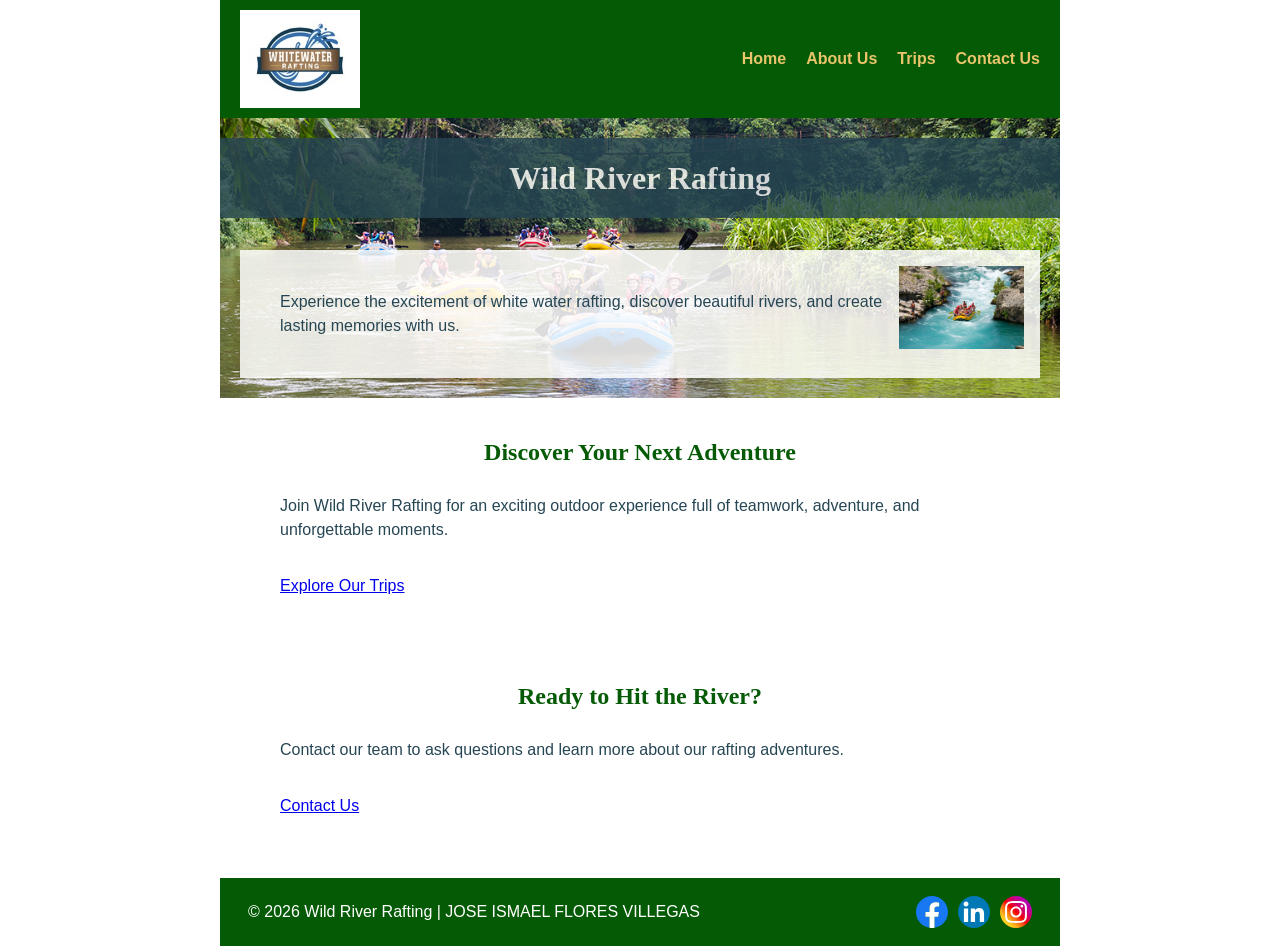
==== wwr/index.html @ f422c6fb "Contact Us Page" ====
<!DOCTYPE html>
<html lang="en-US">

<head>
    <meta charset="UTF-8">
    <meta name="viewport" content="width=device-width, initial-scale=1.0">
    <meta name="description" content="Discover exciting white water rafting adventures with Wild River Rafting.">
    <meta name="author" content="JOSE ISMAEL FLORES VILLEGAS">
    <title>Home | Wild River Rafting</title>
    <link rel="stylesheet" href="styles/rafting.css">
</head>

<body>

    <header>
        <img src="images/z-wwr-blue.jpg" alt="Wild River Rafting logo">

        <nav>
            <a href="index.html">Home</a>
            <a href="about.html">About Us</a>
            <a href="trips.html">Trips</a>
            <a href="contact.html">Contact Us</a>
        </nav>
    </header>

    <main>
        <div class="hero">
            <img src="images/rafting14_1024.jpg" alt="People enjoying a white water rafting adventure">
            <h1>Wild River Rafting</h1>
            <article>
                <img src="images/rafting65_600.jpg" alt="Rafting adventure on the river">
                <p>Experience the excitement of white water rafting, discover beautiful rivers, and create lasting memories with us.</p>
            </article>
        </div>

        <section>
            <h2>Discover Your Next Adventure</h2>
            <p>Join Wild River Rafting for an exciting outdoor experience full of teamwork, adventure, and unforgettable moments.</p>
            <p><a href="trips.html">Explore Our Trips</a></p>
        </section>

        <section>
            <h2>Ready to Hit the River?</h2>
            <p>Contact our team to ask questions and learn more about our rafting adventures.</p>
            <p><a href="contact.html">Contact Us</a></p>
        </section>
    </main>

    <footer>
        <p>&copy; 2026 Wild River Rafting | JOSE ISMAEL FLORES VILLEGAS</p>

        <nav class="socialmedia">
            <a href="https://facebook.com">
                <img src="images/facebook.svg" alt="Facebook">
            </a>
            <a href="https://linkedin.com">
                <img src="images/linkedin.svg" alt="LinkedIn">
            </a>
            <a href="https://instagram.com">
                <img src="images/instagram.svg" alt="Instagram">
            </a>
        </nav>
    </footer>

</body>

</html>
---- wwr/styles/rafting.css ----
:root {
    --primary-color: #055a05;
    --secondary-color: #f4a261;
    --accent1-color: #264653;
    --accent2-color: #e9c46a;
    --heading-font: "Times New Roman", "Georgia", serif;
    --body-font: Arial, Helvetica, sans-serif;
}

* {
    margin: 0;
    padding: 0;
    box-sizing: border-box;
}

body {
    font-family: var(--body-font);
    color: var(--accent1-color);
    line-height: 1.5;
}

header,
main,
footer {
    width: 840px;
    max-width: 100%;
    margin: 0 auto;
}

header {
    display: flex;
    align-items: center;
    justify-content: space-between;
    background-color: var(--primary-color);
    padding: 10px 20px;
}

header > img {
    width: 120px;
    height: auto;
}

nav {
    display: flex;
    justify-content: center;
    gap: 20px;
}

nav a {
    color: var(--accent2-color);
    text-decoration: none;
    font-weight: bold;
}

nav a:hover,
nav a:focus-visible {
    text-decoration: underline;
}

h1,
h2 {
    font-family: var(--heading-font);
    color: var(--primary-color);
}

p {
    margin: 16px;
    padding: 8px;
}

.hero {
    position: relative;
}

.hero > img {
    display: block;
    width: 100%;
    height: auto;
}

.hero h1 {
    position: absolute;
    top: 20px;
    width: 100%;
    padding: 16px;
    text-align: center;
    background-color: var(--accent1-color);
    color: #ffffff;
    opacity: 0.8;
}

.hero article {
    position: absolute;
    bottom: 20px;
    left: 20px;
    right: 20px;
    margin: 0;
    padding: 16px;
    background-color: rgba(255, 255, 255, 0.85);
}

.hero article img {
    float: right;
    width: 125px;
    max-width: 40%;
    height: auto;
    margin: 0 0 10px 10px;
}

section {
    margin: 16px;
    padding: 20px;
}

section h2 {
    text-align: center;
}

footer {
    display: flex;
    align-items: center;
    justify-content: space-between;
    background-color: var(--primary-color);
    color: #ffffff;
    padding: 10px 20px;
}

footer p {
    margin: 0;
    padding: 8px;
}

.socialmedia {
    display: flex;
    gap: 10px;
    margin: 0;
    padding: 8px;
}

.socialmedia a {
    text-decoration: none;
}

.socialmedia img {
    display: block;
    width: 32px;
    height: 32px;
}

.contact-page {
    width: 840px;
    max-width: 100%;
}

.contact-page > h1 {
    text-align: center;
    margin: 24px 16px;
}

.company-contact {
    text-align: center;
}

.company-contact address {
    font-style: normal;
}

.company-contact p {
    margin: 8px;
    padding: 4px;
}

.company-contact a {
    color: #264653;
    overflow-wrap: anywhere;
}

.contact-layout {
    display: grid;
    grid-template-columns: 1fr 1fr;
    gap: 16px;
    align-items: start;
}

.contact-layout section {
    min-width: 0;
    margin: 8px;
    padding: 16px;
}

.contact-layout h2,
.employee-section h2 {
    text-align: center;
    margin-bottom: 16px;
}

.map-section iframe {
    display: block;
    width: 100%;
    height: 300px;
    border: 0;
}

.contact-form-section form {
    display: flex;
    flex-direction: column;
    gap: 16px;
}

.contact-form-section fieldset {
    min-width: 0;
    padding: 12px;
    border: 1px solid #53656c;
}

.contact-form-section legend {
    font-weight: bold;
    padding: 0 4px;
}

.contact-form-section label:not(.choice) {
    display: block;
    margin: 8px 0 4px;
    font-weight: bold;
}

.contact-form-section input[type="text"],
.contact-form-section input[type="email"],
.contact-form-section textarea {
    display: block;
    width: 100%;
    padding: 10px;
    border: 1px solid #53656c;
    border-radius: 4px;
    background-color: #ffffff;
    color: #17313b;
    font: inherit;
}

.contact-form-section textarea {
    resize: vertical;
}

.contact-form-section .choice {
    display: flex;
    align-items: flex-start;
    gap: 8px;
    margin: 12px 0;
}

.contact-form-section .choice input {
    margin-top: 5px;
    flex-shrink: 0;
}

.contact-form-section input:focus-visible,
.contact-form-section textarea:focus-visible,
.contact-form-section button:focus-visible {
    outline: 3px solid #264653;
    outline-offset: 2px;
}

.contact-form-section button {
    padding: 12px;
    border: none;
    border-radius: 4px;
    background-color: #055a05;
    color: #ffffff;
    font: inherit;
    font-weight: bold;
    cursor: pointer;
}

.contact-form-section button:hover {
    background-color: #034003;
}

.employee-section {
    margin: 16px;
    padding: 16px;
    border: 1px solid #264653;
    background-color: #f4f6f6;
}

.employee-profiles,
.team-members {
    display: grid;
    grid-template-columns: repeat(3, minmax(0, 1fr));
    gap: 16px;
    align-items: start;
}

.employee-profiles figure,
.team-members figure {
    min-width: 0;
    margin: 0;
    padding: 8px;
    text-align: center;
}

.employee-profiles img,
.team-members img,
.employee-section img {
    display: block;
    width: 150px !important;
    height: 150px !important;
    max-width: 150px !important;
    object-fit: cover;
    object-position: center top;
    margin: 0 auto 12px;
}

.employee-profiles figcaption,
.team-members figcaption {
    display: flex;
    flex-direction: column;
    gap: 4px;
    text-align: center;
}

@media screen and (max-width: 840px) {
    header,
    main,
    footer {
        width: 100%;
    }

    .contact-layout {
        gap: 8px;
    }
}

@media screen and (max-width: 650px) {
    header {
        flex-direction: column;
        gap: 12px;
    }

    header nav {
        flex-wrap: wrap;
        gap: 12px;
    }

    .contact-layout {
        grid-template-columns: 1fr;
    }

    .employee-profiles,
    .team-members {
        grid-template-columns: 1fr;
    }

    footer {
        flex-direction: column;
        gap: 8px;
    }
}
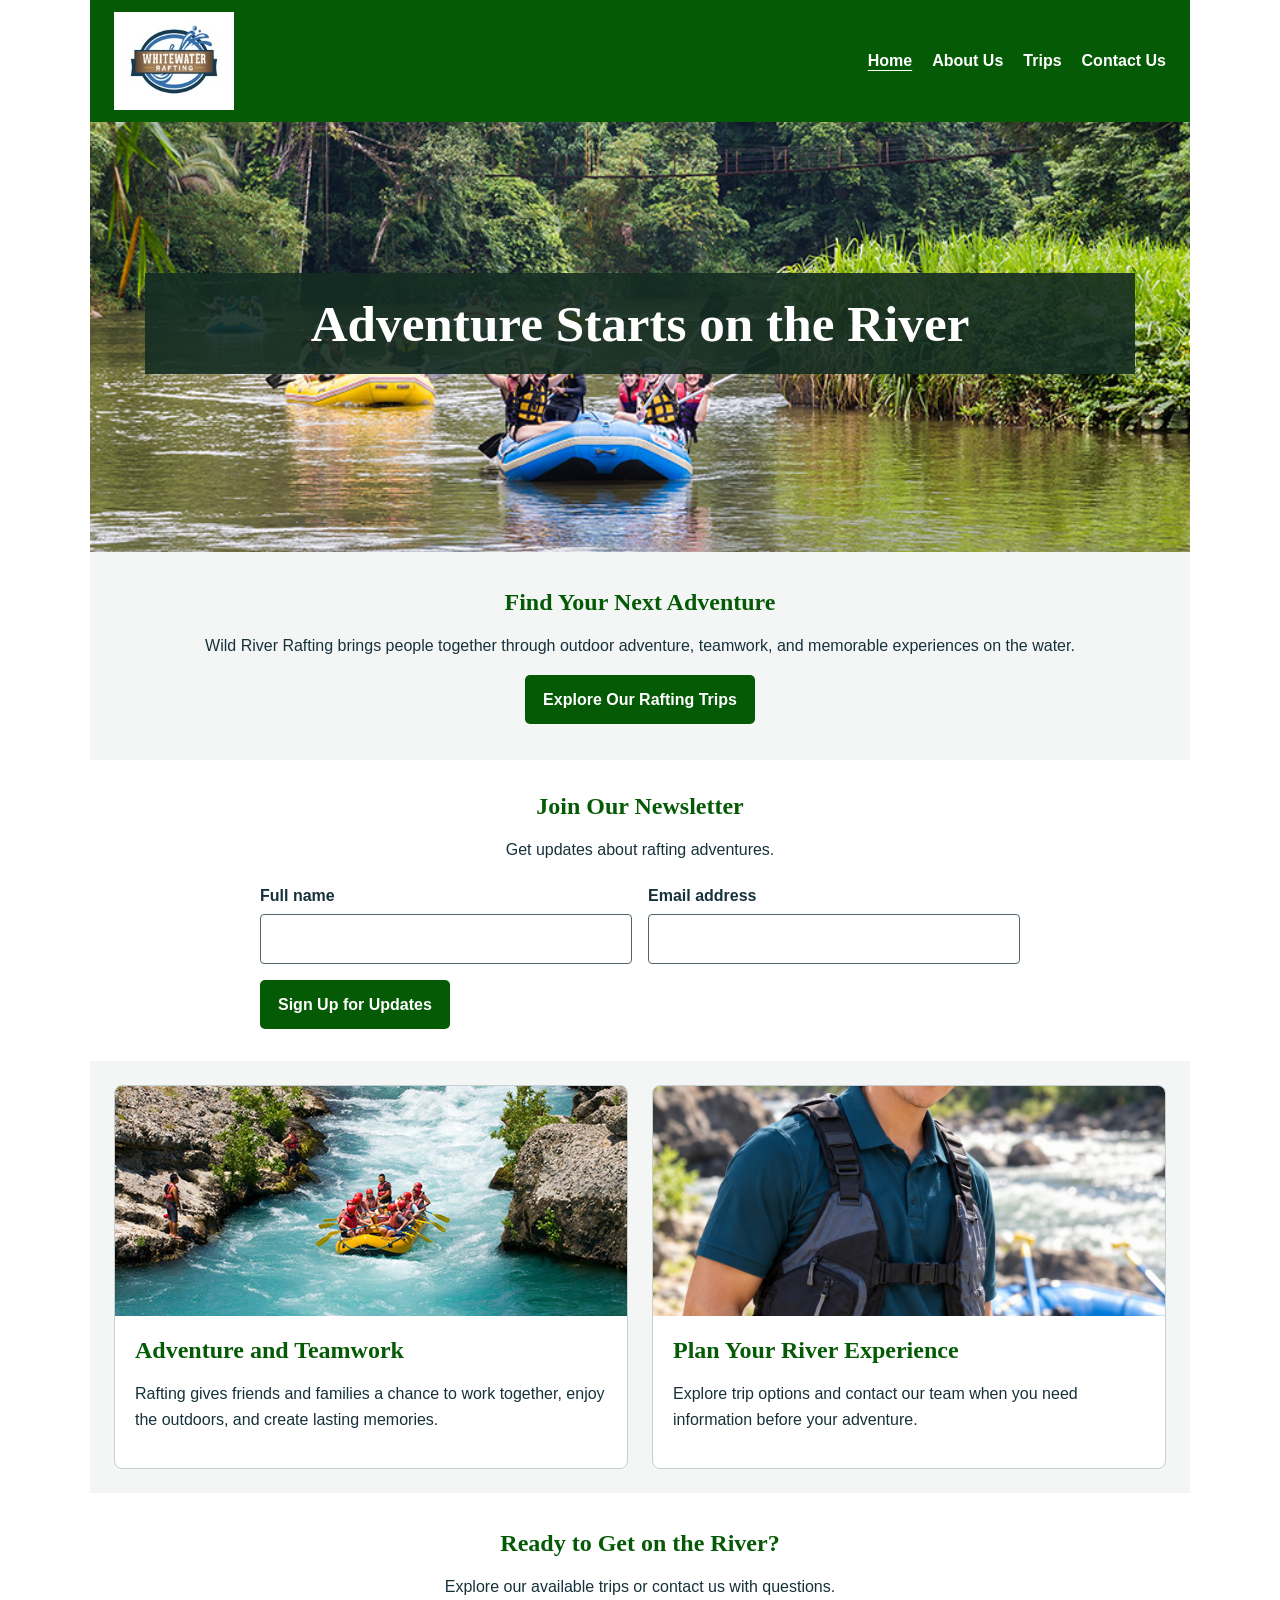
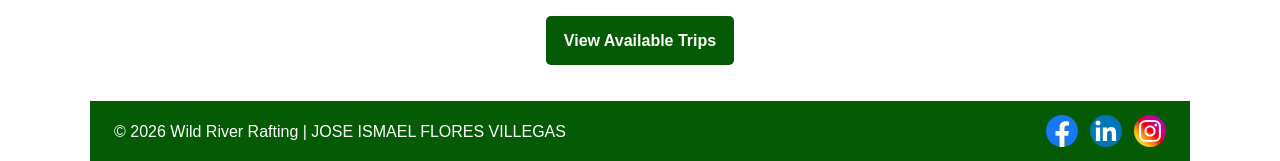
==== commit d9cbedc7: "Update" ====
--- a/wwr/index.html
+++ b/wwr/index.html
@@ -1,23 +1,21 @@
 
 <!DOCTYPE html>
 <html lang="en-US">
-
 <head>
     <meta charset="UTF-8">
     <meta name="viewport" content="width=device-width, initial-scale=1.0">
-    <meta name="description" content="Discover exciting white water rafting adventures with Wild River Rafting.">
+    <meta name="description" content="Discover white water rafting adventures and outdoor experiences with Wild River Rafting.">
     <meta name="author" content="JOSE ISMAEL FLORES VILLEGAS">
     <title>Home | Wild River Rafting</title>
     <link rel="stylesheet" href="styles/rafting.css">
 </head>
-
 <body>
-
     <header>
-        <img src="images/z-wwr-blue.jpg" alt="Wild River Rafting logo">
-
-        <nav>
-            <a href="index.html">Home</a>
+        <a class="logo-link" href="index.html">
+            <img src="images/z-wwr-blue.jpg" alt="Wild River Rafting logo">
+        </a>
+        <nav aria-label="Main navigation">
+            <a href="index.html" aria-current="page">Home</a>
             <a href="about.html">About Us</a>
             <a href="trips.html">Trips</a>
             <a href="contact.html">Contact Us</a>
@@ -25,44 +23,64 @@
     </header>
 
     <main>
-        <div class="hero">
+        <section class="home-hero">
             <img src="images/rafting14_1024.jpg" alt="People enjoying a white water rafting adventure">
-            <h1>Wild River Rafting</h1>
-            <article>
-                <img src="images/rafting65_600.jpg" alt="Rafting adventure on the river">
-                <p>Experience the excitement of white water rafting, discover beautiful rivers, and create lasting memories with us.</p>
-            </article>
-        </div>
-
-        <section>
-            <h2>Discover Your Next Adventure</h2>
-            <p>Join Wild River Rafting for an exciting outdoor experience full of teamwork, adventure, and unforgettable moments.</p>
-            <p><a href="trips.html">Explore Our Trips</a></p>
+            <h1>Adventure Starts on the River</h1>
         </section>
 
-        <section>
-            <h2>Ready to Hit the River?</h2>
-            <p>Contact our team to ask questions and learn more about our rafting adventures.</p>
-            <p><a href="contact.html">Contact Us</a></p>
+        <section class="home-intro">
+            <h2>Find Your Next Adventure</h2>
+            <p>Wild River Rafting brings people together through outdoor adventure, teamwork, and memorable experiences on the water.</p>
+            <a class="button-link" href="trips.html">Explore Our Rafting Trips</a>
+        </section>
+
+        <section class="newsletter">
+            <h2>Join Our Newsletter</h2>
+            <p>Get updates about rafting adventures.</p>
+            <form action="#" method="get" class="newsletter-form">
+                <div class="form-field">
+                    <label for="newsletter-name">Full name</label>
+                    <input type="text" id="newsletter-name" name="name" autocomplete="name" required>
+                </div>
+                <div class="form-field">
+                    <label for="newsletter-email">Email address</label>
+                    <input type="email" id="newsletter-email" name="email" autocomplete="email" required>
+                </div>
+                <button type="submit">Sign Up for Updates</button>
+            </form>
+        </section>
+
+        <section class="home-grid" aria-label="Our rafting experiences">
+            <article class="feature-card">
+                <img src="images/rafting65_600.jpg" alt="Rafters working together on a river" loading="lazy">
+                <div>
+                    <h2>Adventure and Teamwork</h2>
+                    <p>Rafting gives friends and families a chance to work together, enjoy the outdoors, and create lasting memories.</p>
+                </div>
+            </article>
+            <article class="feature-card">
+                <img src="images/imagen1.png" alt="Rafting team member prepared for a river trip" loading="lazy">
+                <div>
+                    <h2>Plan Your River Experience</h2>
+                    <p>Explore trip options and contact our team when you need information before your adventure.</p>
+                </div>
+            </article>
+        </section>
+
+        <section class="home-contact">
+            <h2>Ready to Get on the River?</h2>
+            <p>Explore our available trips or contact us with questions.</p>
+            <a class="button-link" href="trips.html">View Available Trips</a>
         </section>
     </main>
 
     <footer>
         <p>&copy; 2026 Wild River Rafting | JOSE ISMAEL FLORES VILLEGAS</p>
-
-        <nav class="socialmedia">
-            <a href="https://facebook.com">
-                <img src="images/facebook.svg" alt="Facebook">
-            </a>
-            <a href="https://linkedin.com">
-                <img src="images/linkedin.svg" alt="LinkedIn">
-            </a>
-            <a href="https://instagram.com">
-                <img src="images/instagram.svg" alt="Instagram">
-            </a>
+        <nav class="socialmedia" aria-label="Social media">
+            <a href="https://facebook.com" aria-label="Facebook"><img src="images/facebook.svg" alt=""></a>
+            <a href="https://linkedin.com" aria-label="LinkedIn"><img src="images/linkedin.svg" alt=""></a>
+            <a href="https://instagram.com" aria-label="Instagram"><img src="images/instagram.svg" alt=""></a>
         </nav>
     </footer>
-
 </body>
-
 </html>
--- a/wwr/styles/rafting.css
+++ b/wwr/styles/rafting.css
@@ -1,10 +1,9 @@
 
 :root {
     --primary-color: #055a05;
-    --secondary-color: #f4a261;
-    --accent1-color: #264653;
-    --accent2-color: #e9c46a;
-    --heading-font: "Times New Roman", "Georgia", serif;
+    --accent-color: #264653;
+    --light-color: #f4f6f6;
+    --heading-font: Georgia, "Times New Roman", serif;
     --body-font: Arial, Helvetica, sans-serif;
 }
 
@@ -16,58 +15,294 @@
 
 body {
     font-family: var(--body-font);
-    color: var(--accent1-color);
-    line-height: 1.5;
+    color: #17313b;
+    line-height: 1.6;
+    background: #ffffff;
 }
 
 header,
 main,
 footer {
-    width: 840px;
-    max-width: 100%;
+    width: min(1100px, 100%);
     margin: 0 auto;
 }
+
+/* Header and navigation */
 
 header {
     display: flex;
     align-items: center;
     justify-content: space-between;
-    background-color: var(--primary-color);
-    padding: 10px 20px;
-}
-
+    gap: 24px;
+    padding: 12px 24px;
+    background: var(--primary-color);
+}
+
+.logo-link img,
 header > img {
+    display: block;
     width: 120px;
     height: auto;
 }
 
 nav {
     display: flex;
+    align-items: center;
     justify-content: center;
+    flex-wrap: wrap;
     gap: 20px;
 }
 
 nav a {
-    color: var(--accent2-color);
+    color: #ffffff;
+    font-weight: 700;
     text-decoration: none;
-    font-weight: bold;
 }
 
 nav a:hover,
-nav a:focus-visible {
+nav a:focus-visible,
+nav a[aria-current="page"] {
     text-decoration: underline;
+    text-underline-offset: 4px;
+}
+
+/* Headings and general elements */
+
+h1,
+h2,
+h3 {
+    font-family: var(--heading-font);
+    line-height: 1.2;
 }
 
 h1,
 h2 {
-    font-family: var(--heading-font);
     color: var(--primary-color);
 }
 
+h2 {
+    margin-bottom: 16px;
+}
+
 p {
-    margin: 16px;
-    padding: 8px;
-}
+    margin: 0 0 16px;
+}
+
+img {
+    max-width: 100%;
+}
+
+.button-link,
+button {
+    display: inline-block;
+    padding: 12px 18px;
+    border: 0;
+    border-radius: 5px;
+    background: var(--primary-color);
+    color: #ffffff;
+    font: inherit;
+    font-weight: 700;
+    text-decoration: none;
+    cursor: pointer;
+}
+
+.button-link:hover,
+.button-link:focus-visible,
+button:hover,
+button:focus-visible {
+    background: #034003;
+    text-decoration: underline;
+}
+
+/* Home and Trips hero images */
+
+.home-hero,
+.trips-hero {
+    position: relative;
+}
+
+.home-hero > img,
+.trips-hero > img {
+    display: block;
+    width: 100%;
+    height: 430px;
+    object-fit: cover;
+}
+
+.home-hero h1 {
+    position: absolute;
+    top: 35%;
+    left: 5%;
+    right: 5%;
+    padding: 20px;
+    color: #ffffff;
+    background: rgba(20, 45, 35, 0.9);
+    text-align: center;
+    font-size: clamp(1.8rem, 4vw, 3.2rem);
+}
+
+/* Home page */
+
+.home-intro,
+.home-contact,
+.trips-cta {
+    padding: 36px 24px;
+    text-align: center;
+}
+
+.home-intro {
+    background: var(--light-color);
+}
+
+.newsletter {
+    padding: 32px 24px;
+    text-align: center;
+}
+
+.newsletter-form {
+    display: grid;
+    grid-template-columns: repeat(2, minmax(0, 1fr));
+    gap: 16px;
+    max-width: 760px;
+    margin: 20px auto 0;
+    text-align: left;
+}
+
+.form-field {
+    display: flex;
+    flex-direction: column;
+    gap: 6px;
+}
+
+.form-field label,
+.contact-form-section label {
+    font-weight: 700;
+}
+
+input[type="text"],
+input[type="email"],
+textarea {
+    width: 100%;
+    padding: 11px;
+    border: 1px solid #53656c;
+    border-radius: 4px;
+    background: #ffffff;
+    color: #17313b;
+    font: inherit;
+}
+
+.newsletter-form button {
+    align-self: end;
+    justify-self: start;
+}
+
+.home-grid {
+    display: grid;
+    grid-template-columns: repeat(2, minmax(0, 1fr));
+    gap: 24px;
+    padding: 24px;
+    background: var(--light-color);
+}
+
+.feature-card,
+.trip-card {
+    overflow: hidden;
+    border: 1px solid #c5d0d2;
+    border-radius: 8px;
+    background: #ffffff;
+}
+
+.feature-card img {
+    display: block;
+    width: 100%;
+    height: 230px;
+    object-fit: cover;
+}
+
+.feature-card > div,
+.trip-card-content {
+    padding: 20px;
+}
+
+/* Trips page */
+
+.trips-hero-content {
+    position: absolute;
+    left: 5%;
+    right: 5%;
+    bottom: 24px;
+    padding: 24px;
+    background: rgba(255, 255, 255, 0.95);
+    text-align: center;
+}
+
+.trips-hero-content h1 {
+    margin-bottom: 12px;
+    font-size: clamp(1.8rem, 4vw, 2.8rem);
+}
+
+.trip-grid {
+    display: grid;
+    grid-template-columns: repeat(3, minmax(0, 1fr));
+    gap: 20px;
+    padding: 28px 24px;
+}
+
+.trip-card img {
+    display: block;
+    width: 100%;
+    height: 210px;
+    object-fit: cover;
+}
+
+.trip-card h2 {
+    font-size: 1.4rem;
+}
+
+.trip-table-section {
+    padding: 28px 24px;
+    background: var(--light-color);
+}
+
+.trip-table-section > h2,
+.trip-table-section > p {
+    text-align: center;
+}
+
+.table-scroll {
+    overflow-x: auto;
+}
+
+table {
+    width: 100%;
+    border-collapse: collapse;
+    background: #ffffff;
+}
+
+caption {
+    padding: 10px;
+    font-weight: 700;
+    text-align: left;
+}
+
+th,
+td {
+    padding: 12px;
+    border: 1px solid #7b8c91;
+    text-align: left;
+    vertical-align: top;
+}
+
+thead th {
+    background: var(--accent-color);
+    color: #ffffff;
+}
+
+tbody th {
+    background: #e8eeee;
+}
+
+/* About Us page */
 
 .hero {
     position: relative;
@@ -85,9 +320,8 @@
     width: 100%;
     padding: 16px;
     text-align: center;
-    background-color: var(--accent1-color);
+    background-color: rgba(38, 70, 83, 0.9);
     color: #ffffff;
-    opacity: 0.8;
 }
 
 .hero article {
@@ -97,7 +331,7 @@
     right: 20px;
     margin: 0;
     padding: 16px;
-    background-color: rgba(255, 255, 255, 0.85);
+    background-color: rgba(255, 255, 255, 0.92);
 }
 
 .hero article img {
@@ -108,38 +342,156 @@
     margin: 0 0 10px 10px;
 }
 
-section {
-    margin: 16px;
+/* Contact page */
+
+.contact-page {
+    padding: 24px;
+}
+
+.contact-page > h1 {
+    margin: 12px 0 24px;
+    text-align: center;
+}
+
+.contact-layout {
+    display: grid;
+    grid-template-columns: repeat(2, minmax(0, 1fr));
+    gap: 20px;
+    align-items: start;
+}
+
+.contact-layout section {
+    min-width: 0;
     padding: 20px;
-}
-
-section h2 {
-    text-align: center;
-}
+    background: var(--light-color);
+}
+
+.company-contact address {
+    margin-bottom: 12px;
+    font-style: normal;
+}
+
+.company-contact a {
+    color: #17313b;
+    overflow-wrap: anywhere;
+}
+
+.map-section iframe {
+    display: block;
+    width: 100%;
+    height: 300px;
+    border: 0;
+}
+
+.employee-section {
+    margin-top: 24px;
+    padding: 24px;
+    background: var(--light-color);
+}
+
+.employee-section > h2 {
+    text-align: center;
+}
+
+.employee-profiles {
+    display: grid;
+    grid-template-columns: repeat(3, minmax(0, 1fr));
+    gap: 20px;
+}
+
+.employee-profiles figure {
+    min-width: 0;
+    padding: 12px;
+    text-align: center;
+    background: #ffffff;
+}
+
+.employee-profiles img {
+    display: block;
+    width: 150px;
+    height: 150px;
+    max-width: 100%;
+    margin: 0 auto 12px;
+    object-fit: cover;
+    object-position: center top;
+}
+
+.employee-profiles figcaption {
+    display: flex;
+    flex-direction: column;
+    gap: 6px;
+}
+
+.contact-form-section {
+    max-width: 760px;
+    margin: 24px auto;
+    padding: 24px;
+    border: 1px solid #c5d0d2;
+}
+
+.contact-form-section h2 {
+    text-align: center;
+}
+
+.contact-form-section form {
+    display: flex;
+    flex-direction: column;
+    gap: 16px;
+}
+
+.contact-form-section fieldset {
+    min-width: 0;
+    padding: 14px;
+    border: 1px solid #7b8c91;
+}
+
+.contact-form-section legend {
+    padding: 0 6px;
+    font-weight: 700;
+}
+
+.contact-form-section .choice {
+    display: flex;
+    align-items: flex-start;
+    gap: 8px;
+    margin: 10px 0;
+    font-weight: 400;
+}
+
+.contact-form-section .choice input {
+    margin-top: 6px;
+    flex-shrink: 0;
+}
+
+/* Keyboard accessibility */
+
+input:focus-visible,
+textarea:focus-visible,
+button:focus-visible,
+a:focus-visible {
+    outline: 3px solid #e9a23b;
+    outline-offset: 3px;
+}
+
+/* Footer */
 
 footer {
     display: flex;
     align-items: center;
     justify-content: space-between;
-    background-color: var(--primary-color);
+    gap: 16px;
+    padding: 14px 24px;
+    background: var(--primary-color);
     color: #ffffff;
-    padding: 10px 20px;
 }
 
 footer p {
     margin: 0;
-    padding: 8px;
 }
 
 .socialmedia {
     display: flex;
-    gap: 10px;
-    margin: 0;
-    padding: 8px;
-}
-
-.socialmedia a {
-    text-decoration: none;
+    gap: 12px;
 }
 
 .socialmedia img {
@@ -148,211 +500,90 @@
     height: 32px;
 }
 
-.contact-page {
-    width: 840px;
-    max-width: 100%;
-}
-
-.contact-page > h1 {
-    text-align: center;
-    margin: 24px 16px;
-}
-
-.company-contact {
-    text-align: center;
-}
-
-.company-contact address {
-    font-style: normal;
-}
-
-.company-contact p {
-    margin: 8px;
-    padding: 4px;
-}
-
-.company-contact a {
-    color: #264653;
-    overflow-wrap: anywhere;
-}
-
-.contact-layout {
-    display: grid;
-    grid-template-columns: 1fr 1fr;
-    gap: 16px;
-    align-items: start;
-}
-
-.contact-layout section {
-    min-width: 0;
-    margin: 8px;
-    padding: 16px;
-}
-
-.contact-layout h2,
-.employee-section h2 {
-    text-align: center;
-    margin-bottom: 16px;
-}
-
-.map-section iframe {
-    display: block;
-    width: 100%;
-    height: 300px;
-    border: 0;
-}
-
-.contact-form-section form {
-    display: flex;
-    flex-direction: column;
-    gap: 16px;
-}
-
-.contact-form-section fieldset {
-    min-width: 0;
-    padding: 12px;
-    border: 1px solid #53656c;
-}
-
-.contact-form-section legend {
-    font-weight: bold;
-    padding: 0 4px;
-}
-
-.contact-form-section label:not(.choice) {
-    display: block;
-    margin: 8px 0 4px;
-    font-weight: bold;
-}
-
-.contact-form-section input[type="text"],
-.contact-form-section input[type="email"],
-.contact-form-section textarea {
-    display: block;
-    width: 100%;
-    padding: 10px;
-    border: 1px solid #53656c;
-    border-radius: 4px;
-    background-color: #ffffff;
-    color: #17313b;
-    font: inherit;
-}
-
-.contact-form-section textarea {
-    resize: vertical;
-}
-
-.contact-form-section .choice {
-    display: flex;
-    align-items: flex-start;
-    gap: 8px;
-    margin: 12px 0;
-}
-
-.contact-form-section .choice input {
-    margin-top: 5px;
-    flex-shrink: 0;
-}
-
-.contact-form-section input:focus-visible,
-.contact-form-section textarea:focus-visible,
-.contact-form-section button:focus-visible {
-    outline: 3px solid #264653;
-    outline-offset: 2px;
-}
-
-.contact-form-section button {
-    padding: 12px;
-    border: none;
-    border-radius: 4px;
-    background-color: #055a05;
-    color: #ffffff;
-    font: inherit;
-    font-weight: bold;
-    cursor: pointer;
-}
-
-.contact-form-section button:hover {
-    background-color: #034003;
-}
-
-.employee-section {
-    margin: 16px;
-    padding: 16px;
-    border: 1px solid #264653;
-    background-color: #f4f6f6;
-}
-
-.employee-profiles,
-.team-members {
-    display: grid;
-    grid-template-columns: repeat(3, minmax(0, 1fr));
-    gap: 16px;
-    align-items: start;
-}
-
-.employee-profiles figure,
-.team-members figure {
-    min-width: 0;
-    margin: 0;
-    padding: 8px;
-    text-align: center;
-}
-
-.employee-profiles img,
-.team-members img,
-.employee-section img {
-    display: block;
-    width: 150px !important;
-    height: 150px !important;
-    max-width: 150px !important;
-    object-fit: cover;
-    object-position: center top;
-    margin: 0 auto 12px;
-}
-
-.employee-profiles figcaption,
-.team-members figcaption {
-    display: flex;
-    flex-direction: column;
-    gap: 4px;
-    text-align: center;
-}
-
-@media screen and (max-width: 840px) {
-    header,
-    main,
-    footer {
-        width: 100%;
-    }
-
-    .contact-layout {
-        gap: 8px;
-    }
-}
-
-@media screen and (max-width: 650px) {
+/* Responsive layout */
+
+@media (max-width: 760px) {
     header {
         flex-direction: column;
-        gap: 12px;
-    }
-
-    header nav {
-        flex-wrap: wrap;
-        gap: 12px;
-    }
-
+    }
+
+    .home-grid,
+    .trip-grid,
     .contact-layout {
         grid-template-columns: 1fr;
     }
 
-    .employee-profiles,
-    .team-members {
+    .trip-grid {
+        max-width: 560px;
+        margin: 0 auto;
+    }
+
+    .home-hero > img,
+    .trips-hero > img {
+        height: 340px;
+    }
+
+    .trips-hero-content {
+        bottom: 16px;
+        padding: 16px;
+    }
+
+    .employee-profiles {
         grid-template-columns: 1fr;
+    }
+
+    .employee-profiles figure {
+        max-width: 420px;
+        margin: 0 auto;
+    }
+
+    .hero article {
+        position: static;
+        margin: 16px;
     }
 
     footer {
         flex-direction: column;
-        gap: 8px;
-    }
-}
+        text-align: center;
+    }
+}
+
+@media (max-width: 520px) {
+    .newsletter-form {
+        grid-template-columns: 1fr;
+    }
+
+    .newsletter-form button {
+        justify-self: stretch;
+    }
+
+    header nav {
+        gap: 12px;
+    }
+
+    .home-grid,
+    .trip-grid,
+    .trip-table-section,
+    .home-intro,
+    .newsletter,
+    .home-contact,
+    .contact-page {
+        padding-left: 16px;
+        padding-right: 16px;
+    }
+
+    .home-hero > img,
+    .trips-hero > img {
+        height: 300px;
+    }
+
+    .home-hero h1 {
+        top: 28%;
+        padding: 14px;
+    }
+
+    .hero h1 {
+        top: 10px;
+        font-size: 1.5rem;
+    }
+}
